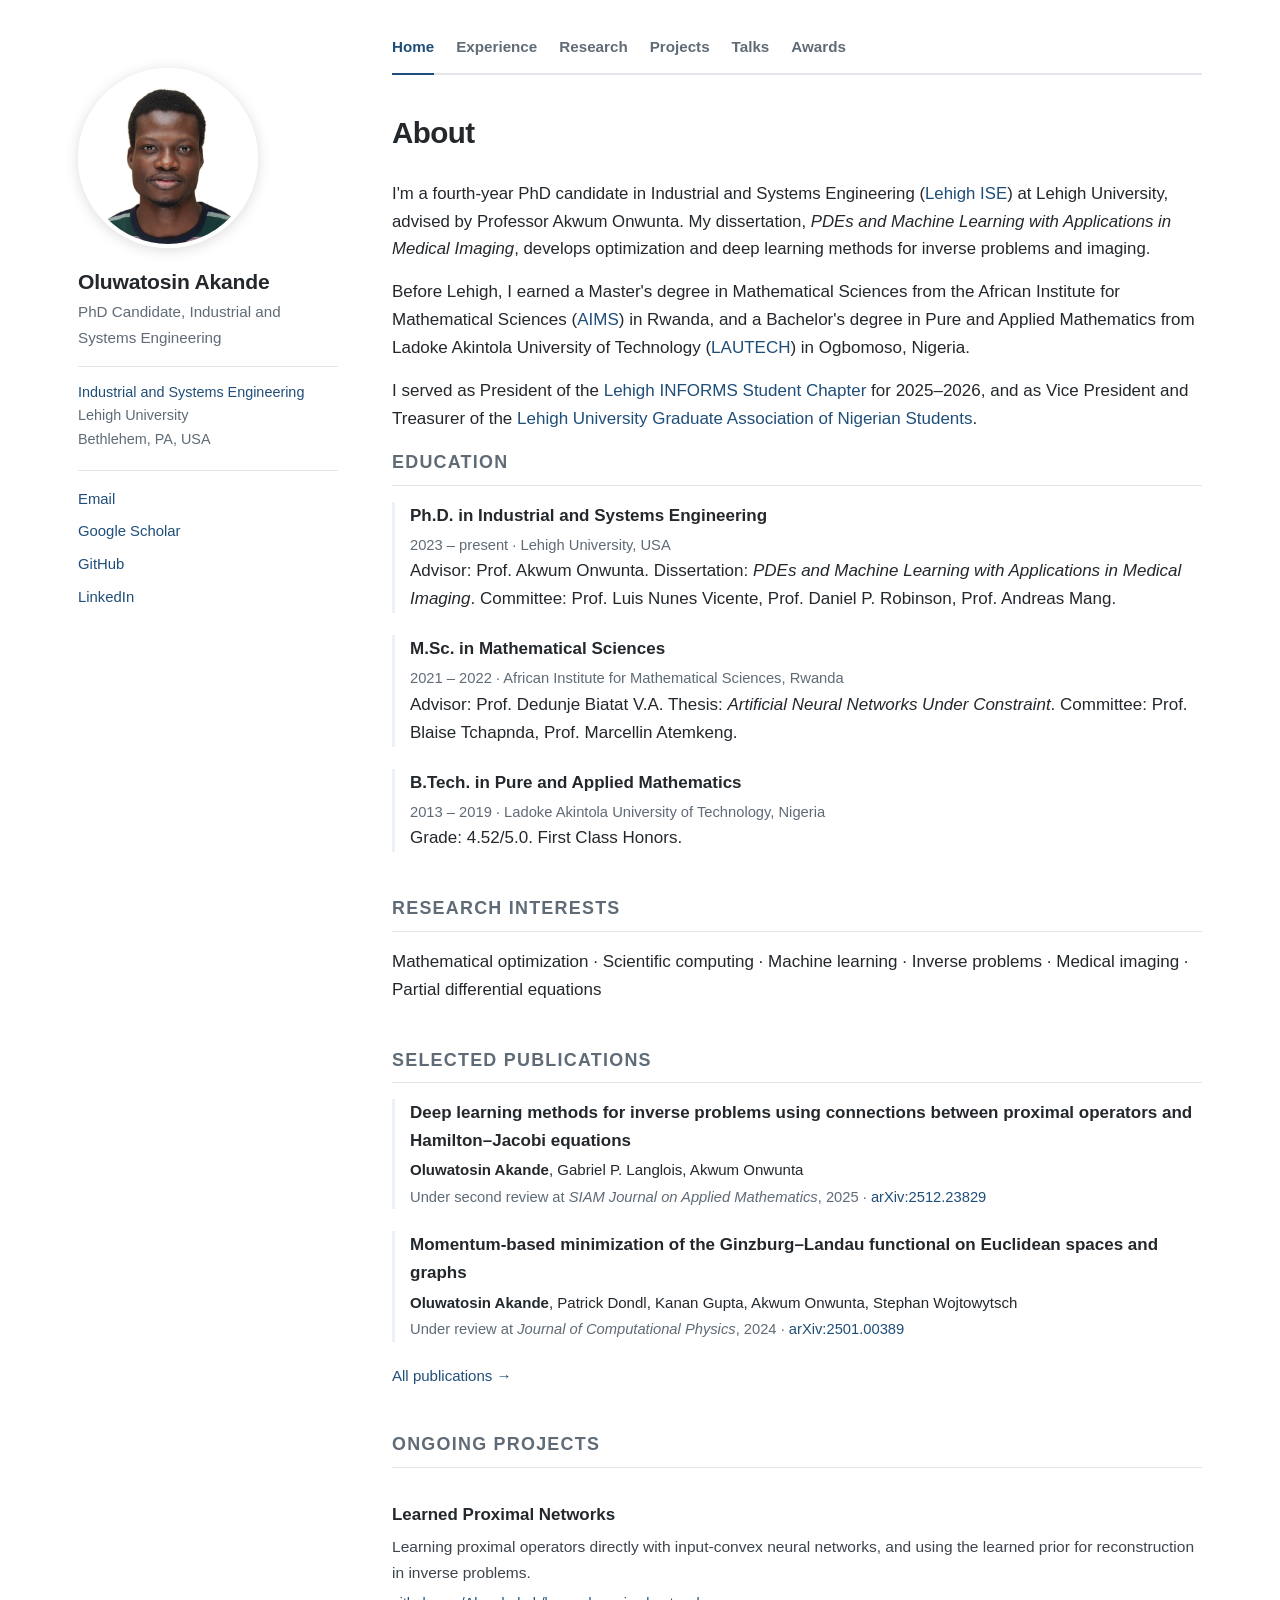
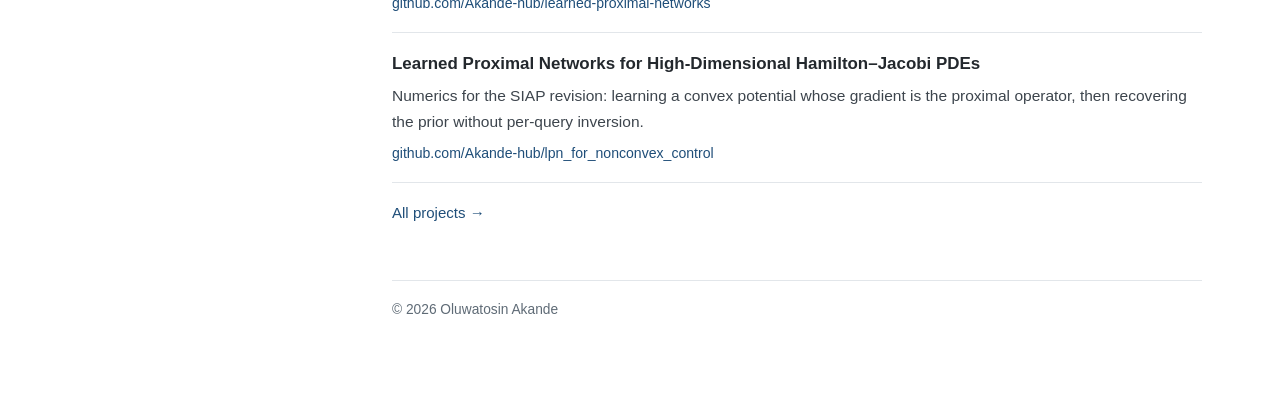
==== index.html @ 52a1ca34 "Update education details in index.html" ====
<!DOCTYPE html>
<html lang="en">
<head>
<meta charset="utf-8">
<meta name="viewport" content="width=device-width, initial-scale=1">
<title>Home &middot; Oluwatosin Akande</title>
<meta name="description" content="Oluwatosin Akande - PhD candidate in Industrial and Systems Engineering at Lehigh University. Mathematical optimization, machine learning, inverse problems, and PDEs.">
<link rel="stylesheet" href="assets/style.css">
</head>
<body>
<div class="wrap">

  <aside class="sidebar">
    <img class="avatar" src="assets/avatar.jpg" alt="Oluwatosin Akande">
    <h1>Oluwatosin Akande</h1>
    <p class="role">PhD Candidate, Industrial and Systems Engineering</p>
    <div class="affil">
      <a href="https://engineering.lehigh.edu/ise">Industrial and Systems Engineering</a><br>
      Lehigh University<br>
      Bethlehem, PA, USA
    </div>
    <ul class="links">
        <li><a href="mailto:oaa323@lehigh.edu">Email</a></li>
        <li><a href="https://scholar.google.com/citations?user=tNDgo-8AAAAJ&hl=en">Google Scholar</a></li>
        <li><a href="https://github.com/Akande-hub">GitHub</a></li>
        <li><a href="https://www.linkedin.com/in/akandeoluwatosin/">LinkedIn</a></li>
    </ul>
  </aside>

  <main class="main">
    <nav class="top">
        <a href="index.html" class="active">Home</a>
        <a href="experience.html">Experience</a>
        <a href="research.html">Research</a>
        <a href="projects.html">Projects</a>
        <a href="talks.html">Talks</a>
        <a href="awards.html">Awards</a>
    </nav>

    <h2 class="page-title">About</h2>

    <p class="lead">I'm a fourth-year PhD candidate in Industrial and Systems Engineering
    (<a href="https://engineering.lehigh.edu/ise">Lehigh ISE</a>) at Lehigh University,
    advised by Professor Akwum Onwunta. My dissertation, <em>PDEs and Machine Learning with
    Applications in Medical Imaging</em>, develops optimization and deep learning methods for
    inverse problems and imaging.</p>

    <p>Before Lehigh, I earned a Master's degree in Mathematical Sciences from the African
    Institute for Mathematical Sciences (<a href="https://aims.ac.rw/">AIMS</a>) in Rwanda,
    and a Bachelor's degree in Pure and Applied Mathematics from Ladoke Akintola University
    of Technology (<a href="https://www.lautech.edu.ng/undergraduate-programmes">LAUTECH</a>)
    in Ogbomoso, Nigeria.</p>

    <p>I served as President of the
    <a href="https://www.linkedin.com/company/lehigh-informs-student-chapter/">Lehigh INFORMS
    Student Chapter</a> for 2025&ndash;2026, and as Vice President and Treasurer of the
    <a href="https://www.linkedin.com/company/nigerian-club-lehigh-university/">Lehigh University
    Graduate Association of Nigerian Students</a>.</p>

    <h3 class="section">Education</h3>

    <div class="entry">
      <span class="title">Ph.D. in Industrial and Systems Engineering</span>
      <div class="meta">2023 &ndash; present &middot; Lehigh University, USA</div>
      <p>Advisor: Prof. Akwum Onwunta. Dissertation: <em>PDEs and Machine Learning with
      Applications in Medical Imaging</em>. Committee: Prof. Luis Nunes Vicente,
      Prof. Daniel P. Robinson, Prof. Andreas Mang.</p>
    </div>

    <div class="entry">
      <span class="title">M.Sc. in Mathematical Sciences</span>
      <div class="meta">2021 &ndash; 2022 &middot; African Institute for Mathematical Sciences, Rwanda</div>
      <p>Advisor: Prof. Dedunje Biatat V.A. Thesis: <em>Artificial Neural Networks Under
      Constraint</em>. Committee: Prof. Blaise Tchapnda, Prof. Marcellin Atemkeng.</p>
    </div>

    <div class="entry">
      <span class="title">B.Tech. in Pure and Applied Mathematics</span>
      <div class="meta">2013 &ndash; 2019 &middot; Ladoke Akintola University of Technology, Nigeria</div>
      <p>Grade: 4.52/5.0. First Class Honors.</p>
    </div>

    <h3 class="section">Research Interests</h3>
    <p>Mathematical optimization &middot; Scientific computing &middot; Machine learning &middot;
    Inverse problems &middot; Medical imaging &middot; Partial differential equations</p>

    <h3 class="section">Selected Publications</h3>

    <div class="entry">
      <span class="title">Deep learning methods for inverse problems using connections between
      proximal operators and Hamilton&ndash;Jacobi equations</span>
      <div class="authors"><span class="me">Oluwatosin Akande</span>, Gabriel P. Langlois, Akwum Onwunta</div>
      <div class="meta">Under second review at <em>SIAM Journal on Applied Mathematics</em>, 2025 &middot;
      <a href="https://arxiv.org/abs/2512.23829">arXiv:2512.23829</a></div>
    </div>

    <div class="entry">
      <span class="title">Momentum-based minimization of the Ginzburg&ndash;Landau functional
      on Euclidean spaces and graphs</span>
      <div class="authors"><span class="me">Oluwatosin Akande</span>, Patrick Dondl, Kanan Gupta,
      Akwum Onwunta, Stephan Wojtowytsch</div>
      <div class="meta">Under review at <em>Journal of Computational Physics</em>, 2024 &middot;
      <a href="https://arxiv.org/abs/2501.00389">arXiv:2501.00389</a></div>
    </div>

    <p class="more"><a href="research.html">All publications &rarr;</a></p>

    <h3 class="section">Ongoing Projects</h3>

    <div class="project">
      <h4>Learned Proximal Networks</h4>
      <p>Learning proximal operators directly with input-convex neural networks, and using
      the learned prior for reconstruction in inverse problems.</p>
      <div class="repo"><a href="https://github.com/Akande-hub/learned-proximal-networks">github.com/Akande-hub/learned-proximal-networks</a></div>
    </div>

    <div class="project">
      <h4>Learned Proximal Networks for High-Dimensional Hamilton&ndash;Jacobi PDEs</h4>
      <p>Numerics for the SIAP revision: learning a convex potential whose gradient is the
      proximal operator, then recovering the prior without per-query inversion.</p>
      <div class="repo"><a href="https://github.com/Akande-hub/lpn_for_nonconvex_control">github.com/Akande-hub/lpn_for_nonconvex_control</a></div>
    </div>

    <p class="more"><a href="projects.html">All projects &rarr;</a></p>

    <footer class="site">
      &copy; 2026 Oluwatosin Akande
    </footer>
  </main>

</div>
</body>
</html>
---- assets/style.css ----
/* Oluwatosin Akande - academic site
   Single stylesheet shared by every page. */

:root {
  --accent: #1f4e79;
  --accent-soft: #eaf1f8;
  --text: #23282d;
  --muted: #5f6b76;
  --rule: #e2e6ea;
  --bg: #ffffff;
  --max: 1180px;
}

* { box-sizing: border-box; }

html { -webkit-text-size-adjust: 100%; }

body {
  margin: 0;
  background: var(--bg);
  color: var(--text);
  font-family: "Source Sans Pro", -apple-system, BlinkMacSystemFont, "Segoe UI",
    Roboto, "Helvetica Neue", Arial, sans-serif;
  font-size: 17px;
  line-height: 1.65;
}

a { color: var(--accent); text-decoration: none; }
a:hover { text-decoration: underline; }

/* ---------- Layout ---------- */

.wrap {
  max-width: var(--max);
  margin: 0 auto;
  padding: 0 28px;
  display: grid;
  grid-template-columns: 260px 1fr;
  gap: 54px;
  align-items: start;
}

/* ---------- Sidebar ---------- */

.sidebar {
  position: sticky;
  top: 34px;
  padding: 34px 0 40px;
}

.sidebar .avatar {
  width: 180px;
  height: 180px;
  border-radius: 50%;
  object-fit: cover;
  display: block;
  margin-bottom: 20px;
  border: 4px solid #fff;
  box-shadow: 0 2px 14px rgba(0, 0, 0, 0.14);
}

.sidebar h1 {
  font-size: 1.32rem;
  line-height: 1.3;
  margin: 0 0 4px;
  letter-spacing: -0.01em;
}

.sidebar .role {
  color: var(--muted);
  font-size: 0.95rem;
  margin: 0 0 16px;
}

.sidebar .affil {
  font-size: 0.9rem;
  color: var(--muted);
  border-top: 1px solid var(--rule);
  padding-top: 14px;
  margin-top: 4px;
}

.links {
  list-style: none;
  margin: 18px 0 0;
  padding: 16px 0 0;
  border-top: 1px solid var(--rule);
  font-size: 0.93rem;
}

.links li { margin-bottom: 8px; }

/* ---------- Main column ---------- */

.main { padding: 34px 0 72px; min-width: 0; }

nav.top {
  margin-bottom: 34px;
  padding-bottom: 14px;
  border-bottom: 2px solid var(--rule);
  display: flex;
  flex-wrap: wrap;
  gap: 22px;
  font-size: 0.95rem;
}

nav.top a { color: var(--muted); font-weight: 600; }
nav.top a:hover { color: var(--accent); text-decoration: none; }
nav.top a.active {
  color: var(--accent);
  border-bottom: 2px solid var(--accent);
  padding-bottom: 12px;
  margin-bottom: -16px;
}

h2.page-title {
  font-size: 1.85rem;
  margin: 0 0 22px;
  letter-spacing: -0.02em;
}

h3.section {
  font-size: 1.12rem;
  text-transform: uppercase;
  letter-spacing: 0.07em;
  color: var(--muted);
  margin: 42px 0 16px;
  padding-bottom: 7px;
  border-bottom: 1px solid var(--rule);
}

h3.section:first-of-type { margin-top: 0; }

p { margin: 0 0 15px; }

.lead { font-size: 1.05rem; }

/* ---------- Entry lists ---------- */

.entry {
  margin-bottom: 22px;
  padding-left: 15px;
  border-left: 3px solid var(--accent-soft);
}

.entry .title { font-weight: 600; display: block; margin-bottom: 3px; }
.entry .meta { color: var(--muted); font-size: 0.92rem; }
.entry .authors { font-size: 0.94rem; margin-bottom: 2px; }
.entry .me { font-weight: 700; }

ul.plain { list-style: none; padding: 0; margin: 0; }

ul.plain > li {
  margin-bottom: 15px;
  padding-left: 15px;
  border-left: 3px solid var(--accent-soft);
}

.year {
  display: inline-block;
  min-width: 88px;
  color: var(--accent);
  font-weight: 700;
  font-variant-numeric: tabular-nums;
}

/* ---------- Project cards ---------- */

.project { padding: 17px 0; border-bottom: 1px solid var(--rule); }
.project:last-child { border-bottom: none; }
.project h4 { margin: 0 0 5px; font-size: 1.06rem; }
.project p { margin: 0 0 7px; color: #3d454d; font-size: 0.97rem; }
.project .repo { font-size: 0.88rem; }

.tag {
  display: inline-block;
  background: var(--accent-soft);
  color: var(--accent);
  font-size: 0.76rem;
  font-weight: 600;
  padding: 2px 9px;
  border-radius: 11px;
  margin-left: 7px;
  vertical-align: middle;
}

.more { margin-top: 18px; font-size: 0.94rem; }

footer.site {
  margin-top: 54px;
  padding-top: 18px;
  border-top: 1px solid var(--rule);
  color: var(--muted);
  font-size: 0.86rem;
}

/* ---------- Responsive ---------- */

@media (max-width: 860px) {
  .wrap { grid-template-columns: 1fr; gap: 0; padding: 0 20px; }
  .sidebar {
    position: static;
    text-align: center;
    padding-bottom: 26px;
    border-bottom: 1px solid var(--rule);
  }
  .sidebar .avatar { margin: 0 auto 16px; width: 140px; height: 140px; }
  .links { display: flex; flex-wrap: wrap; gap: 16px; justify-content: center; }
  .links li { margin-bottom: 0; }
  .main { padding-top: 26px; }
  nav.top { gap: 16px; font-size: 0.9rem; }
  nav.top a.active { padding-bottom: 0; margin-bottom: 0; border-bottom: none; }
}

/* ---------- Nested detail bullets inside an entry ---------- */

ul.plain.tight {
  list-style: disc;
  margin: 8px 0 0 18px;
  padding: 0;
}

ul.plain.tight > li {
  margin-bottom: 5px;
  padding-left: 0;
  border-left: none;
  font-size: 0.94rem;
  color: #3d454d;
}
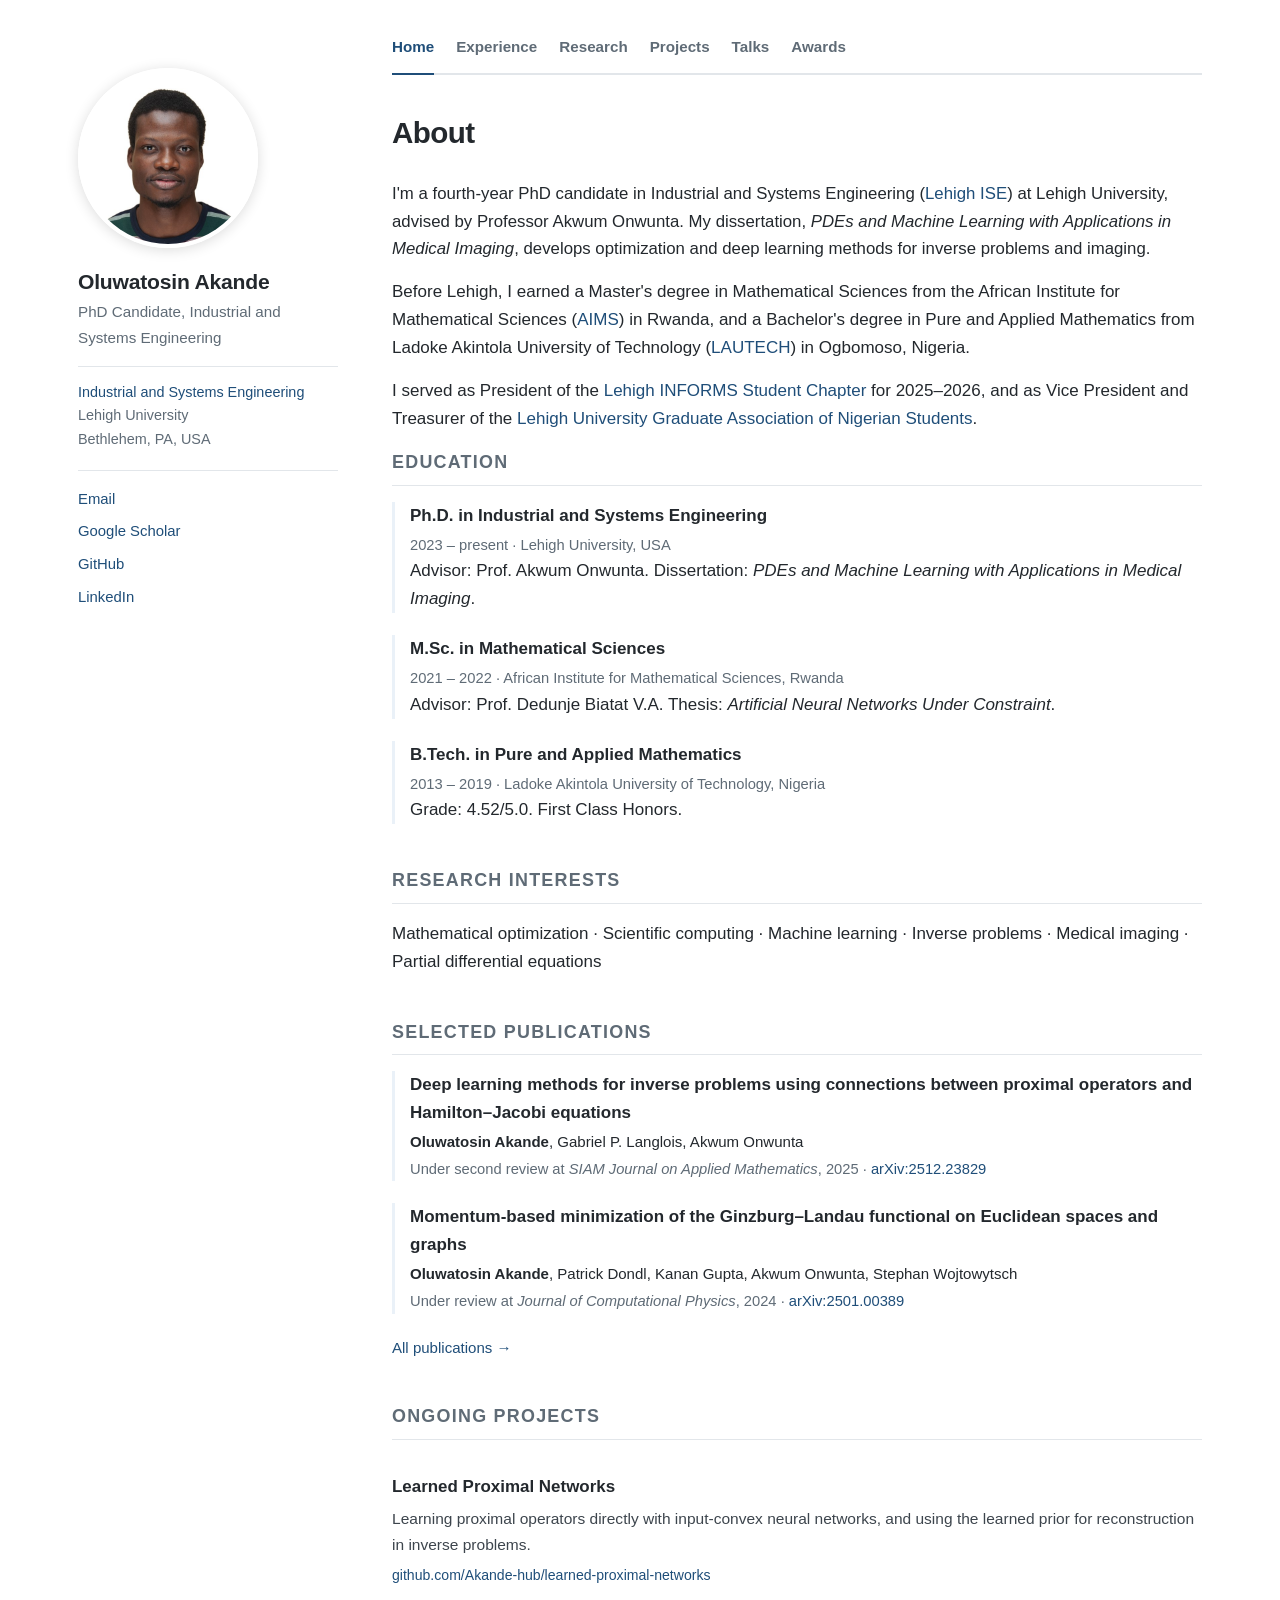
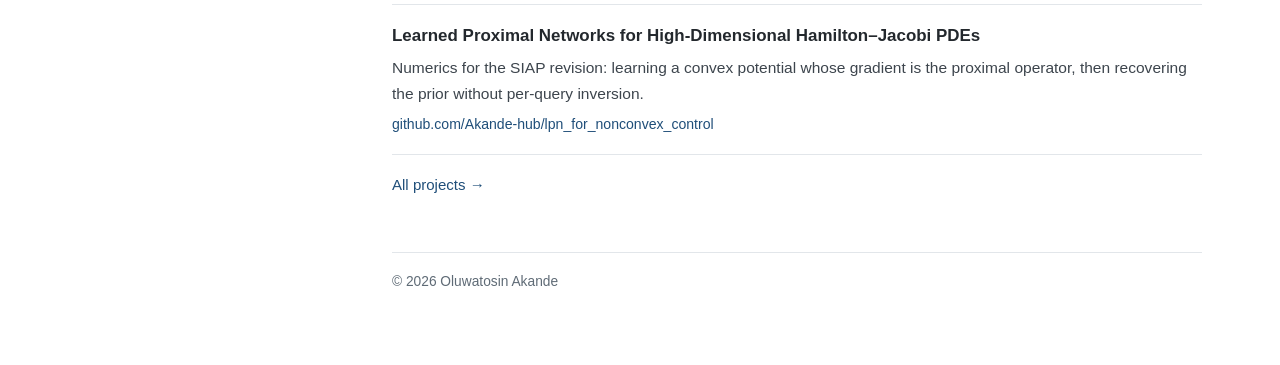
==== commit 060e90c6: "Rebuild pages from content [skip ci]" ====
--- a/index.html
+++ b/index.html
@@ -40,38 +40,32 @@
     <h2 class="page-title">About</h2>
 
     <p class="lead">I'm a fourth-year PhD candidate in Industrial and Systems Engineering
-    (<a href="https://engineering.lehigh.edu/ise">Lehigh ISE</a>) at Lehigh University,
-    advised by Professor Akwum Onwunta. My dissertation, <em>PDEs and Machine Learning with
-    Applications in Medical Imaging</em>, develops optimization and deep learning methods for
-    inverse problems and imaging.</p>
-
+    (<a href="https://engineering.lehigh.edu/ise">Lehigh ISE</a>) at Lehigh University, advised by
+    Professor Akwum Onwunta. My dissertation, <em>PDEs and Machine Learning with Applications
+    in Medical Imaging</em>, develops optimization and deep learning methods for inverse
+    problems and imaging.</p>
     <p>Before Lehigh, I earned a Master's degree in Mathematical Sciences from the African
-    Institute for Mathematical Sciences (<a href="https://aims.ac.rw/">AIMS</a>) in Rwanda,
-    and a Bachelor's degree in Pure and Applied Mathematics from Ladoke Akintola University
-    of Technology (<a href="https://www.lautech.edu.ng/undergraduate-programmes">LAUTECH</a>)
-    in Ogbomoso, Nigeria.</p>
-
+    Institute for Mathematical Sciences (<a href="https://aims.ac.rw/">AIMS</a>) in Rwanda, and a
+    Bachelor's degree in Pure and Applied Mathematics from Ladoke Akintola University of
+    Technology (<a href="https://www.lautech.edu.ng/undergraduate-programmes">LAUTECH</a>) in
+    Ogbomoso, Nigeria.</p>
     <p>I served as President of the
-    <a href="https://www.linkedin.com/company/lehigh-informs-student-chapter/">Lehigh INFORMS
-    Student Chapter</a> for 2025&ndash;2026, and as Vice President and Treasurer of the
-    <a href="https://www.linkedin.com/company/nigerian-club-lehigh-university/">Lehigh University
-    Graduate Association of Nigerian Students</a>.</p>
+    <a href="https://www.linkedin.com/company/lehigh-informs-student-chapter/">Lehigh INFORMS Student Chapter</a>
+    for 2025&ndash;2026, and as Vice President and Treasurer of the
+    <a href="https://www.linkedin.com/company/nigerian-club-lehigh-university/">Lehigh University Graduate Association of Nigerian Students</a>.</p>
 
     <h3 class="section">Education</h3>
 
     <div class="entry">
       <span class="title">Ph.D. in Industrial and Systems Engineering</span>
       <div class="meta">2023 &ndash; present &middot; Lehigh University, USA</div>
-      <p>Advisor: Prof. Akwum Onwunta. Dissertation: <em>PDEs and Machine Learning with
-      Applications in Medical Imaging</em>. Committee: Prof. Luis Nunes Vicente,
-      Prof. Daniel P. Robinson, Prof. Andreas Mang.</p>
+      <p>Advisor: Prof. Akwum Onwunta. Dissertation: <em>PDEs and Machine Learning with Applications in Medical Imaging</em>.</p>
     </div>
 
     <div class="entry">
       <span class="title">M.Sc. in Mathematical Sciences</span>
       <div class="meta">2021 &ndash; 2022 &middot; African Institute for Mathematical Sciences, Rwanda</div>
-      <p>Advisor: Prof. Dedunje Biatat V.A. Thesis: <em>Artificial Neural Networks Under
-      Constraint</em>. Committee: Prof. Blaise Tchapnda, Prof. Marcellin Atemkeng.</p>
+      <p>Advisor: Prof. Dedunje Biatat V.A. Thesis: <em>Artificial Neural Networks Under Constraint</em>.</p>
     </div>
 
     <div class="entry">
@@ -81,24 +75,20 @@
     </div>
 
     <h3 class="section">Research Interests</h3>
-    <p>Mathematical optimization &middot; Scientific computing &middot; Machine learning &middot;
-    Inverse problems &middot; Medical imaging &middot; Partial differential equations</p>
+    <p>Mathematical optimization &middot; Scientific computing &middot; Machine learning &middot; Inverse problems &middot; Medical imaging &middot; Partial differential equations</p>
 
     <h3 class="section">Selected Publications</h3>
 
     <div class="entry">
-      <span class="title">Deep learning methods for inverse problems using connections between
-      proximal operators and Hamilton&ndash;Jacobi equations</span>
+      <span class="title">Deep learning methods for inverse problems using connections between proximal operators and Hamilton&ndash;Jacobi equations</span>
       <div class="authors"><span class="me">Oluwatosin Akande</span>, Gabriel P. Langlois, Akwum Onwunta</div>
       <div class="meta">Under second review at <em>SIAM Journal on Applied Mathematics</em>, 2025 &middot;
       <a href="https://arxiv.org/abs/2512.23829">arXiv:2512.23829</a></div>
     </div>
 
     <div class="entry">
-      <span class="title">Momentum-based minimization of the Ginzburg&ndash;Landau functional
-      on Euclidean spaces and graphs</span>
-      <div class="authors"><span class="me">Oluwatosin Akande</span>, Patrick Dondl, Kanan Gupta,
-      Akwum Onwunta, Stephan Wojtowytsch</div>
+      <span class="title">Momentum-based minimization of the Ginzburg&ndash;Landau functional on Euclidean spaces and graphs</span>
+      <div class="authors"><span class="me">Oluwatosin Akande</span>, Patrick Dondl, Kanan Gupta, Akwum Onwunta, Stephan Wojtowytsch</div>
       <div class="meta">Under review at <em>Journal of Computational Physics</em>, 2024 &middot;
       <a href="https://arxiv.org/abs/2501.00389">arXiv:2501.00389</a></div>
     </div>
@@ -109,15 +99,13 @@
 
     <div class="project">
       <h4>Learned Proximal Networks</h4>
-      <p>Learning proximal operators directly with input-convex neural networks, and using
-      the learned prior for reconstruction in inverse problems.</p>
+      <p>Learning proximal operators directly with input-convex neural networks, and using the learned prior for reconstruction in inverse problems.</p>
       <div class="repo"><a href="https://github.com/Akande-hub/learned-proximal-networks">github.com/Akande-hub/learned-proximal-networks</a></div>
     </div>
 
     <div class="project">
       <h4>Learned Proximal Networks for High-Dimensional Hamilton&ndash;Jacobi PDEs</h4>
-      <p>Numerics for the SIAP revision: learning a convex potential whose gradient is the
-      proximal operator, then recovering the prior without per-query inversion.</p>
+      <p>Numerics for the SIAP revision: learning a convex potential whose gradient is the proximal operator, then recovering the prior without per-query inversion.</p>
       <div class="repo"><a href="https://github.com/Akande-hub/lpn_for_nonconvex_control">github.com/Akande-hub/lpn_for_nonconvex_control</a></div>
     </div>
 
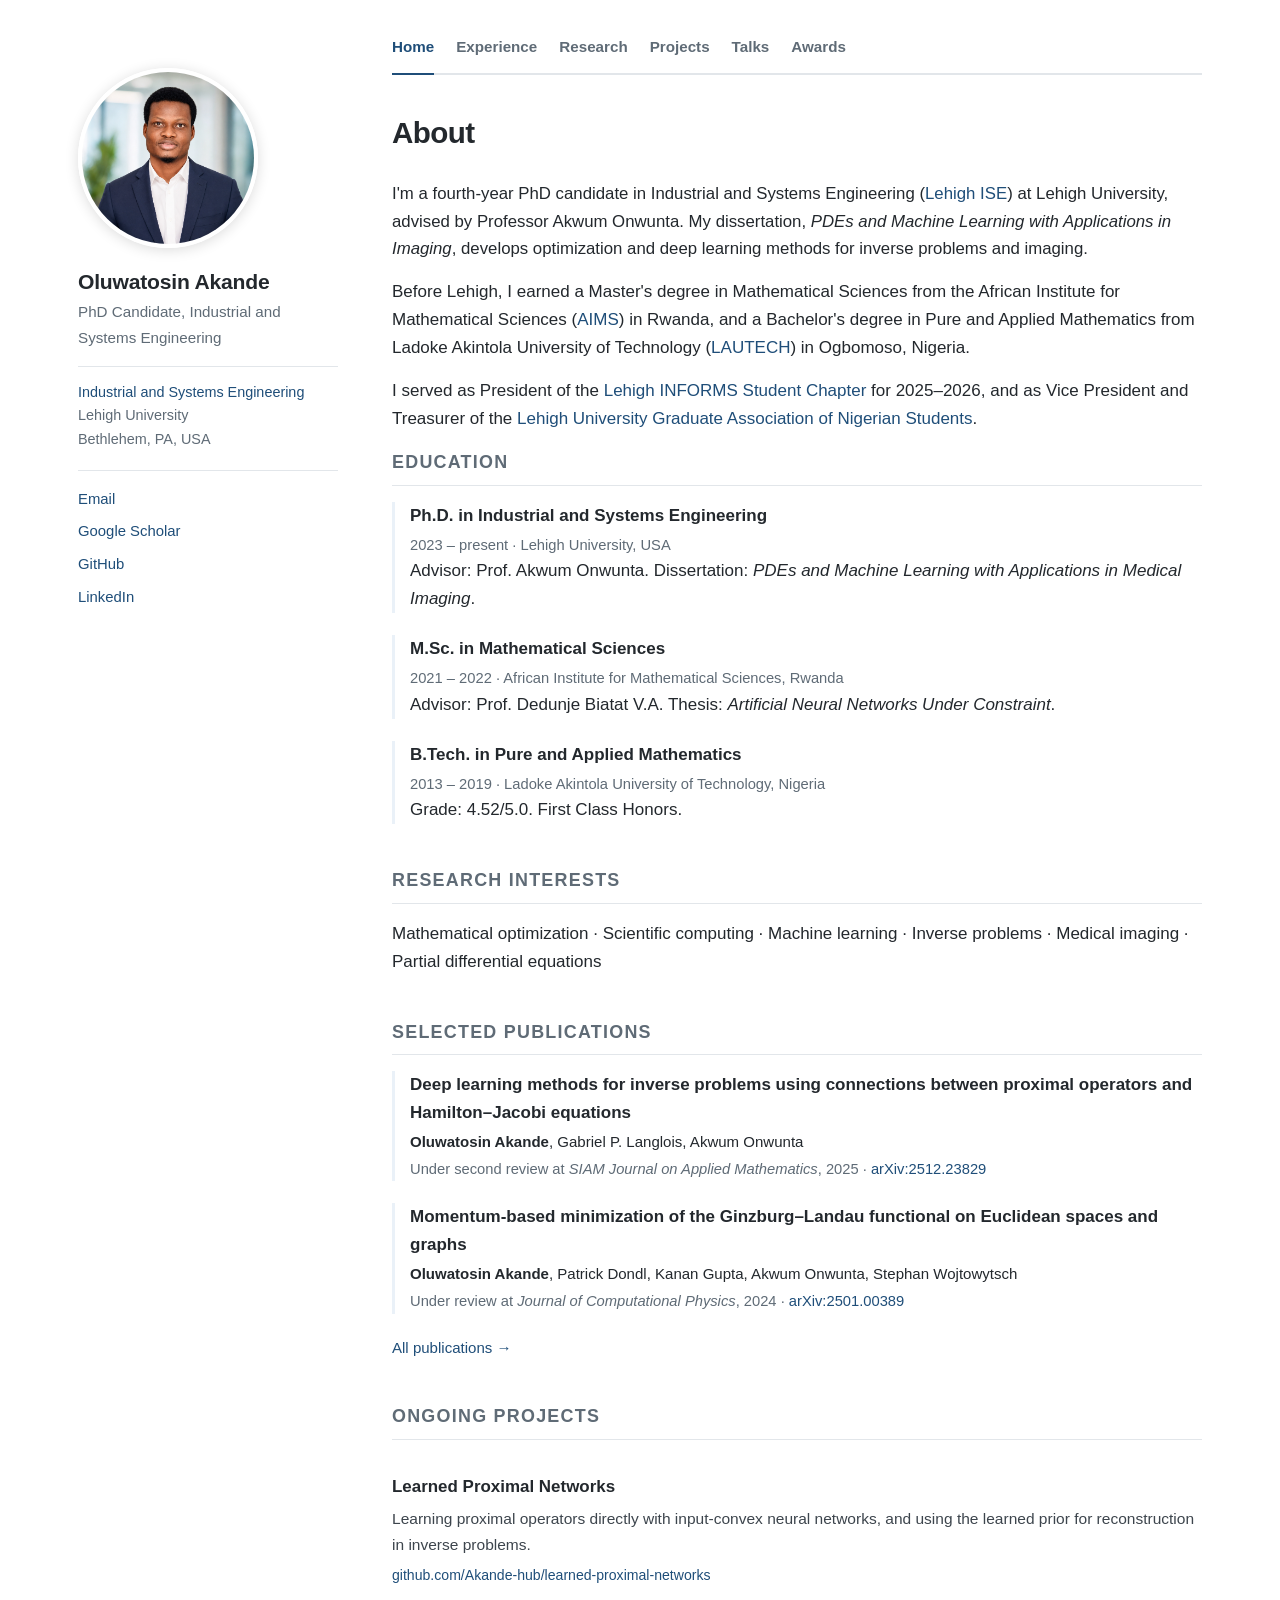
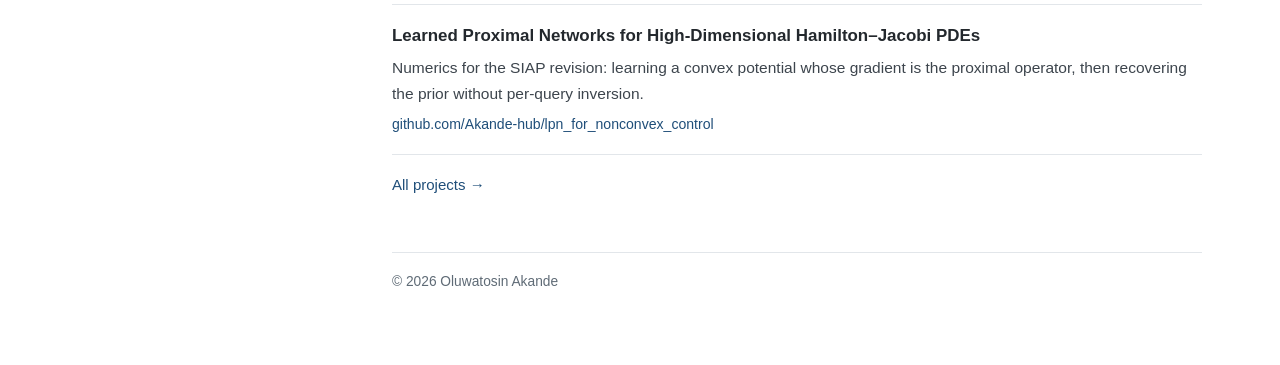
==== commit 851ca10e: "Rebuild pages from content [skip ci]" ====
--- a/index.html
+++ b/index.html
@@ -42,7 +42,7 @@
     <p class="lead">I'm a fourth-year PhD candidate in Industrial and Systems Engineering
     (<a href="https://engineering.lehigh.edu/ise">Lehigh ISE</a>) at Lehigh University, advised by
     Professor Akwum Onwunta. My dissertation, <em>PDEs and Machine Learning with Applications
-    in Medical Imaging</em>, develops optimization and deep learning methods for inverse
+    in Imaging</em>, develops optimization and deep learning methods for inverse
     problems and imaging.</p>
     <p>Before Lehigh, I earned a Master's degree in Mathematical Sciences from the African
     Institute for Mathematical Sciences (<a href="https://aims.ac.rw/">AIMS</a>) in Rwanda, and a
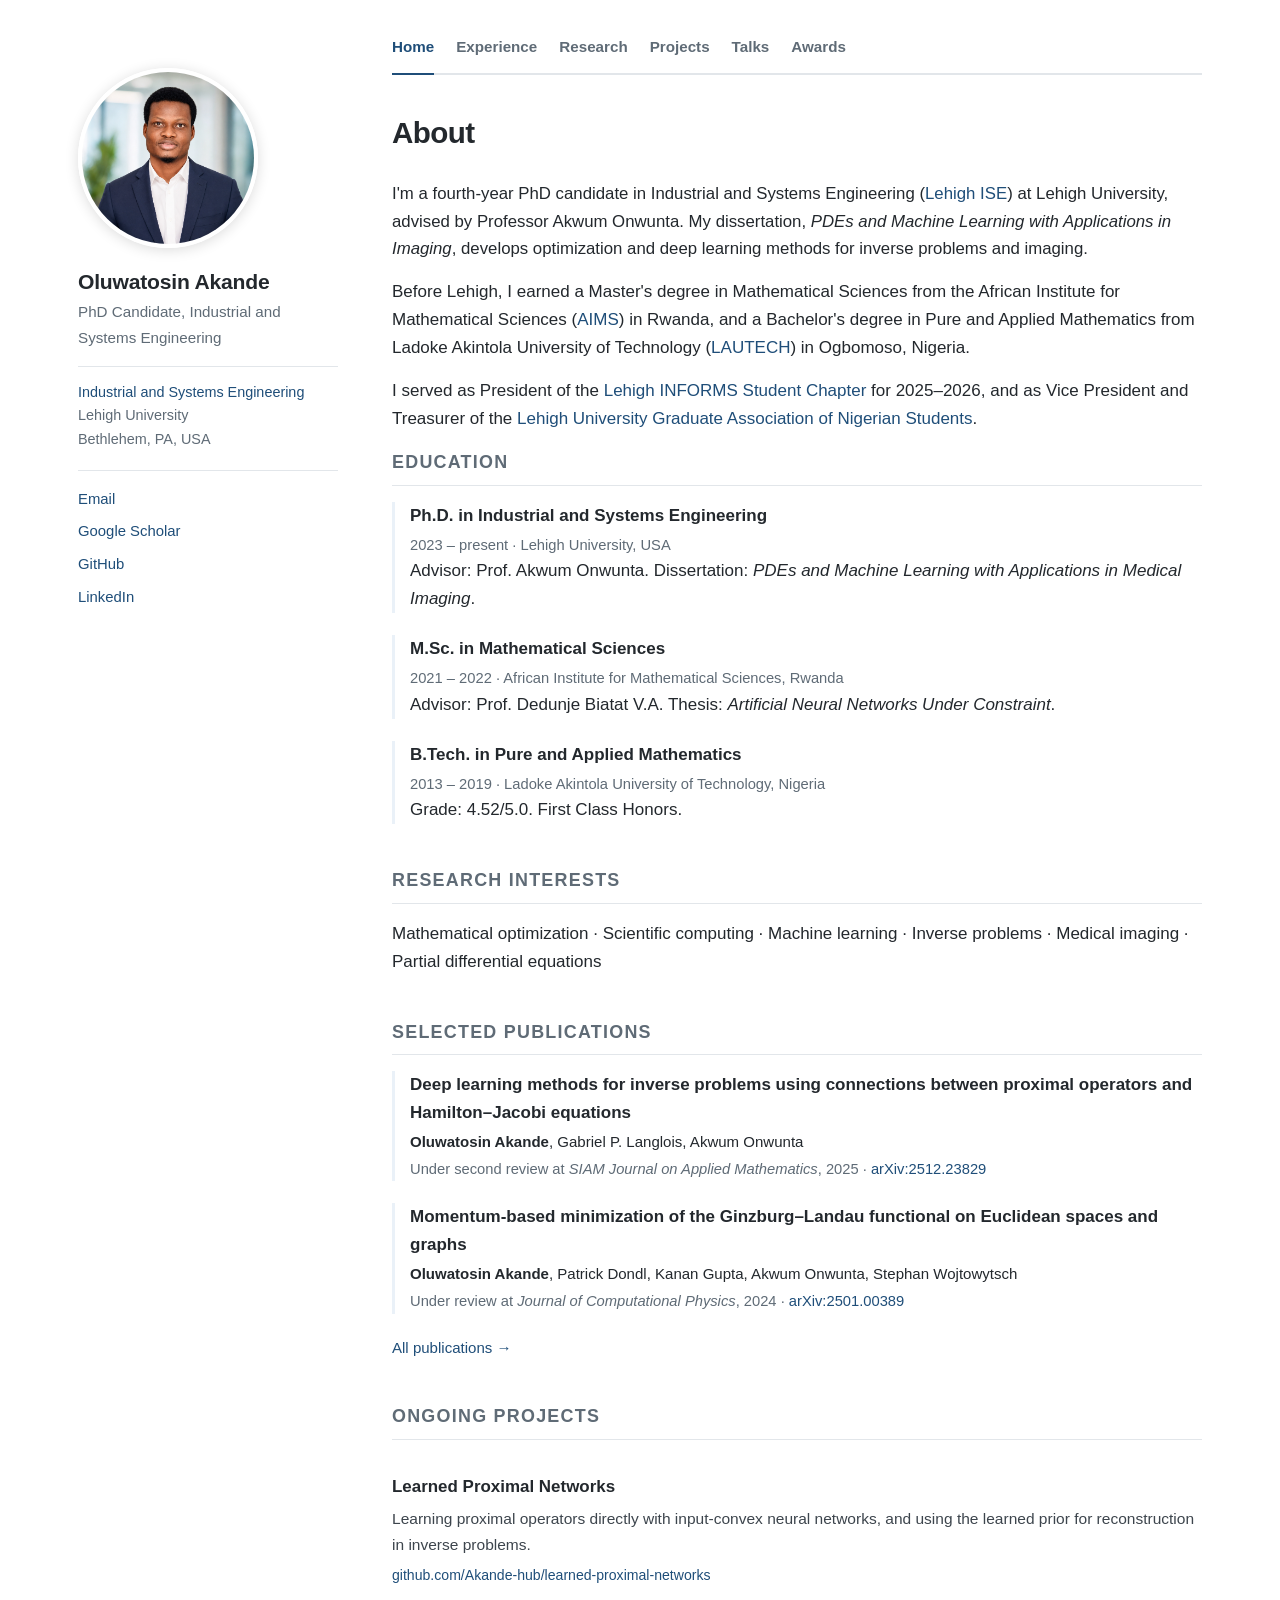
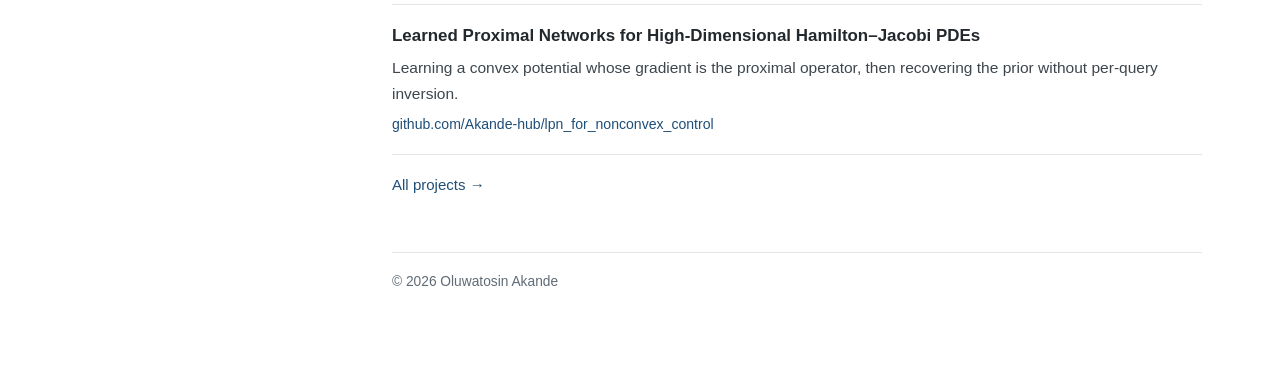
==== commit ad97b1b3: "Rebuild pages from content [skip ci]" ====
--- a/index.html
+++ b/index.html
@@ -105,7 +105,7 @@
 
     <div class="project">
       <h4>Learned Proximal Networks for High-Dimensional Hamilton&ndash;Jacobi PDEs</h4>
-      <p>Numerics for the SIAP revision: learning a convex potential whose gradient is the proximal operator, then recovering the prior without per-query inversion.</p>
+      <p>Learning a convex potential whose gradient is the proximal operator, then recovering the prior without per-query inversion.</p>
       <div class="repo"><a href="https://github.com/Akande-hub/lpn_for_nonconvex_control">github.com/Akande-hub/lpn_for_nonconvex_control</a></div>
     </div>
 
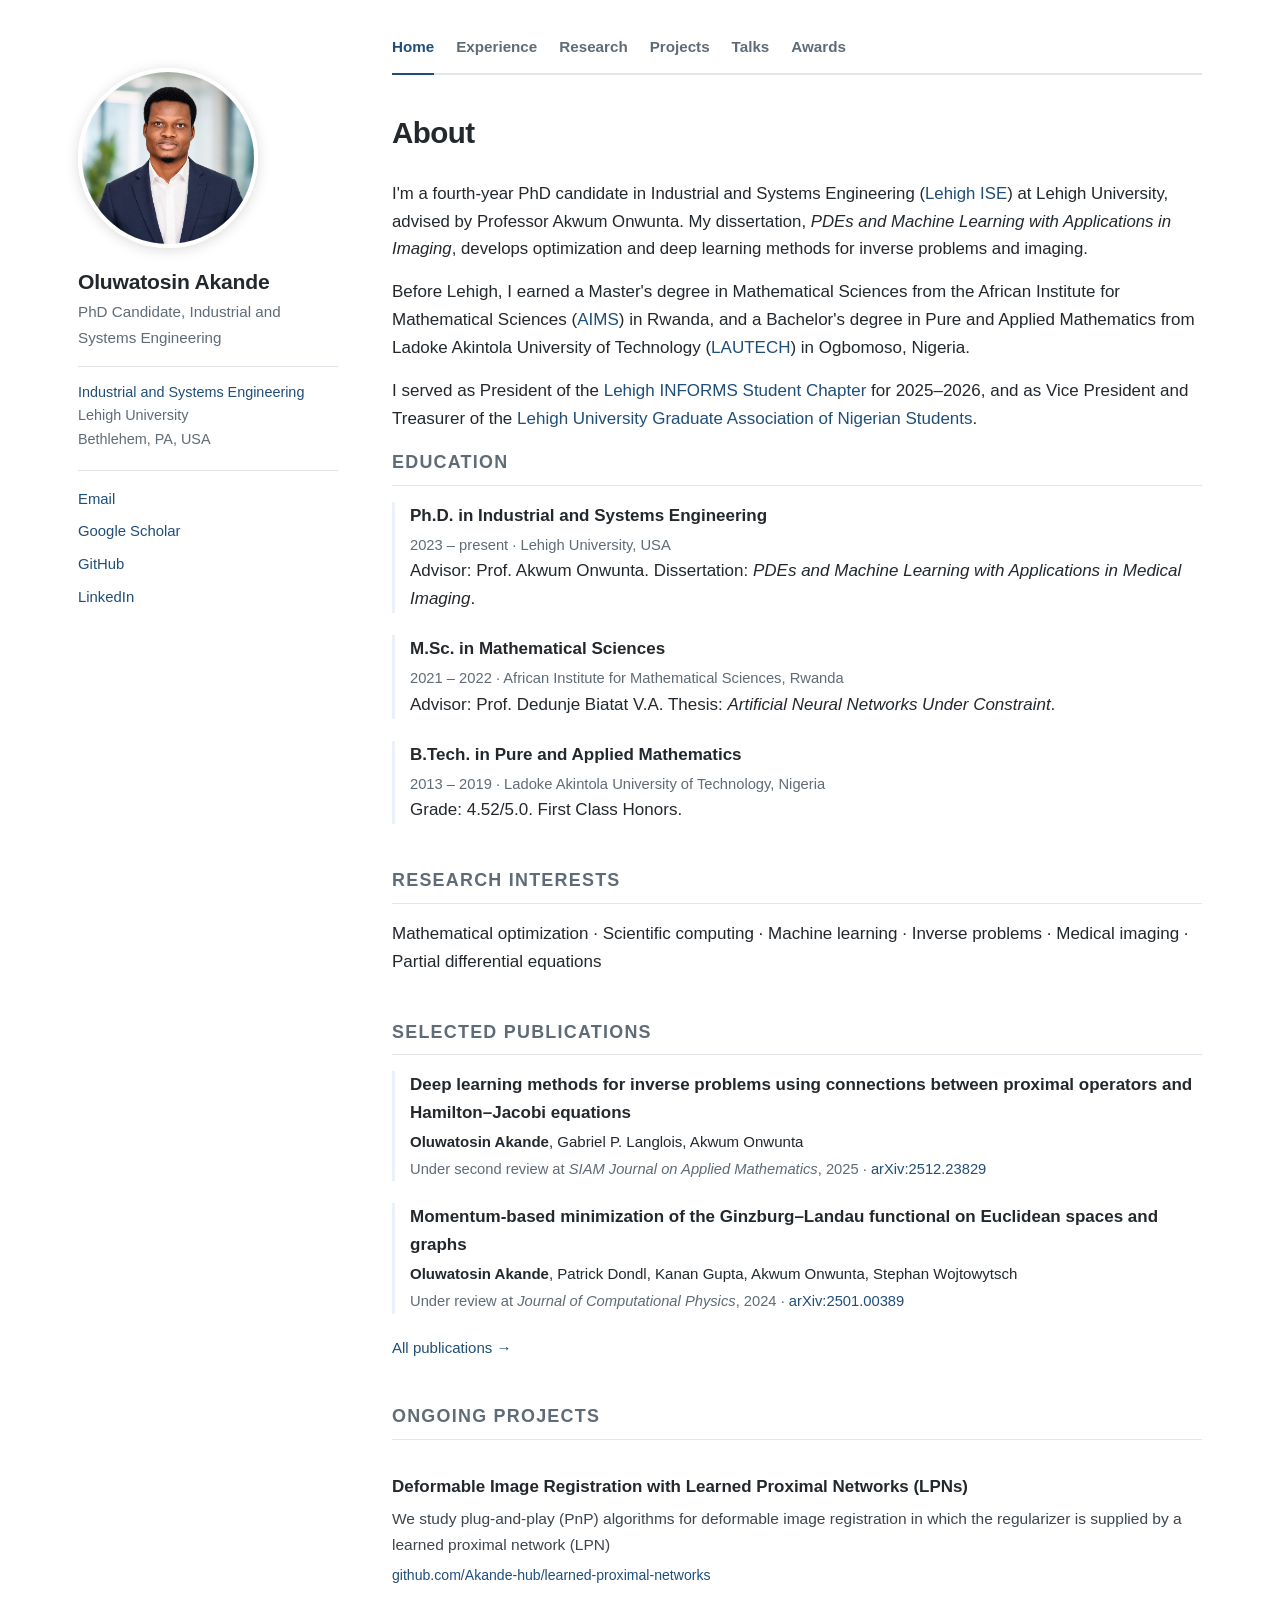
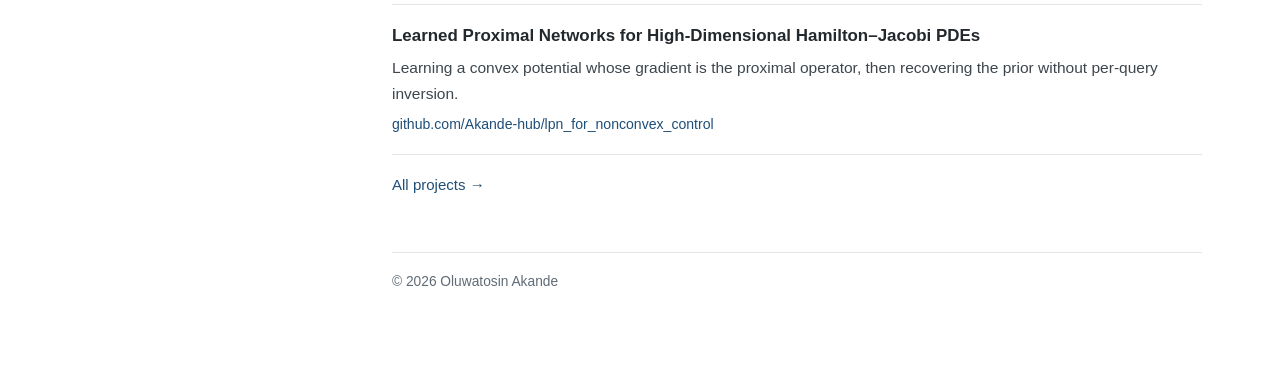
==== commit b9019d0c: "Rebuild pages from content [skip ci]" ====
--- a/index.html
+++ b/index.html
@@ -98,8 +98,8 @@
     <h3 class="section">Ongoing Projects</h3>
 
     <div class="project">
-      <h4>Learned Proximal Networks</h4>
-      <p>Learning proximal operators directly with input-convex neural networks, and using the learned prior for reconstruction in inverse problems.</p>
+      <h4>Deformable Image Registration with Learned Proximal Networks (LPNs)</h4>
+      <p>We study plug-and-play (PnP) algorithms for deformable image registration in which the regularizer is supplied by a learned proximal network (LPN)</p>
       <div class="repo"><a href="https://github.com/Akande-hub/learned-proximal-networks">github.com/Akande-hub/learned-proximal-networks</a></div>
     </div>
 
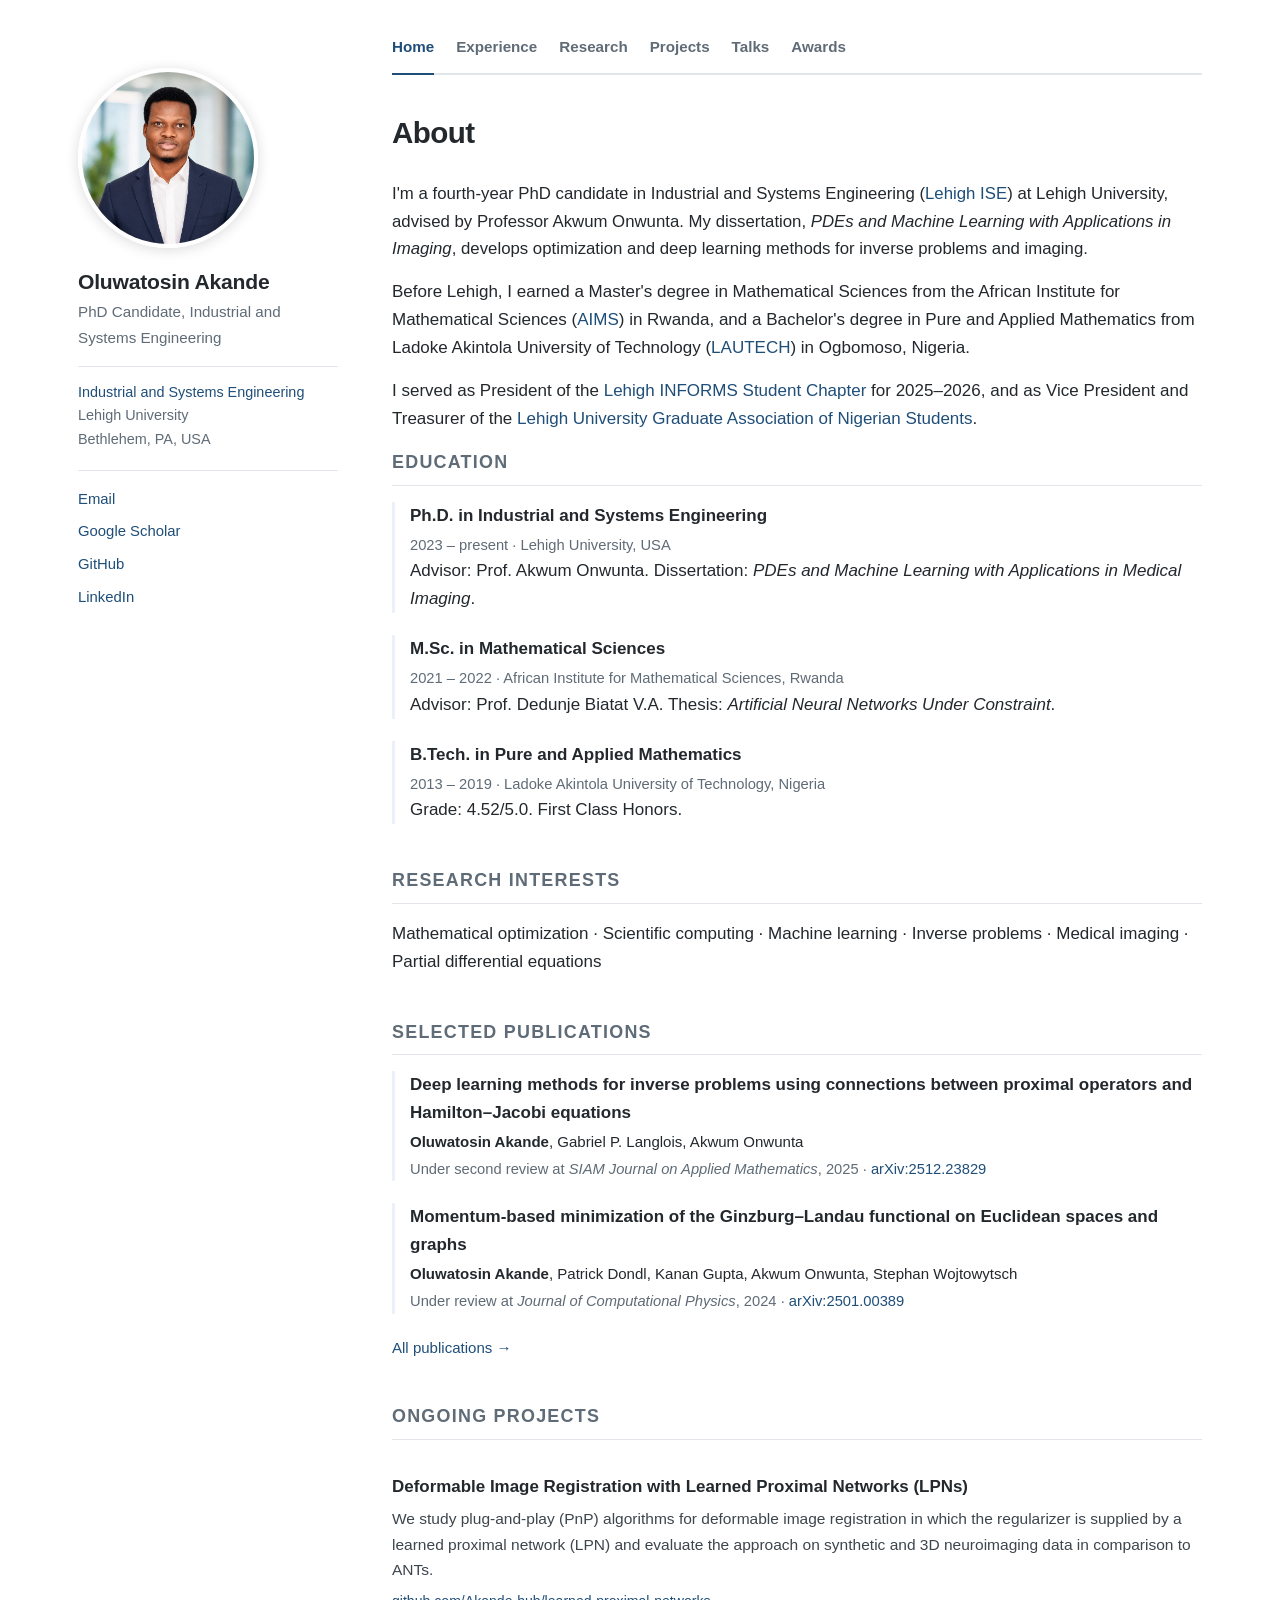
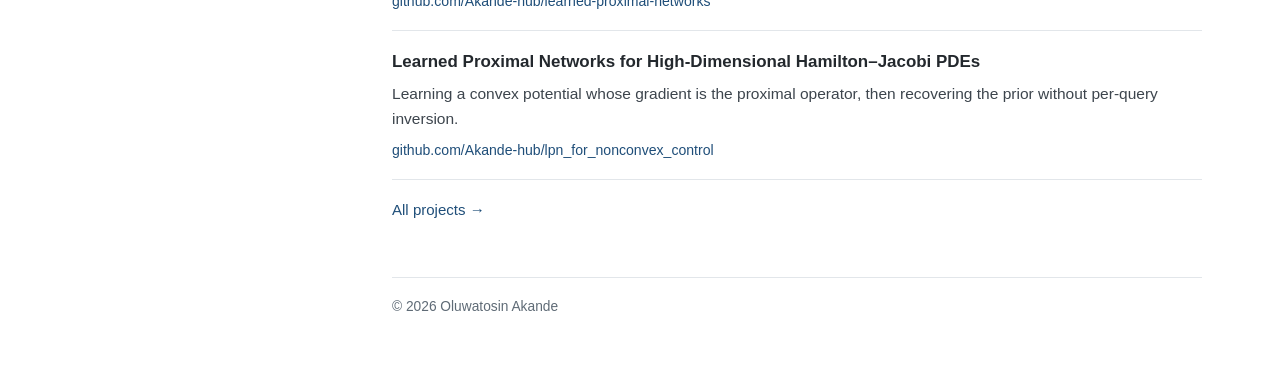
==== commit 4bea81b2: "Rebuild pages from content [skip ci]" ====
--- a/index.html
+++ b/index.html
@@ -99,7 +99,7 @@
 
     <div class="project">
       <h4>Deformable Image Registration with Learned Proximal Networks (LPNs)</h4>
-      <p>We study plug-and-play (PnP) algorithms for deformable image registration in which the regularizer is supplied by a learned proximal network (LPN)</p>
+      <p>We study plug-and-play (PnP) algorithms for deformable image registration in which the regularizer is supplied by a learned proximal network (LPN) and evaluate the approach on synthetic and 3D neuroimaging data in comparison to ANTs.</p>
       <div class="repo"><a href="https://github.com/Akande-hub/learned-proximal-networks">github.com/Akande-hub/learned-proximal-networks</a></div>
     </div>
 
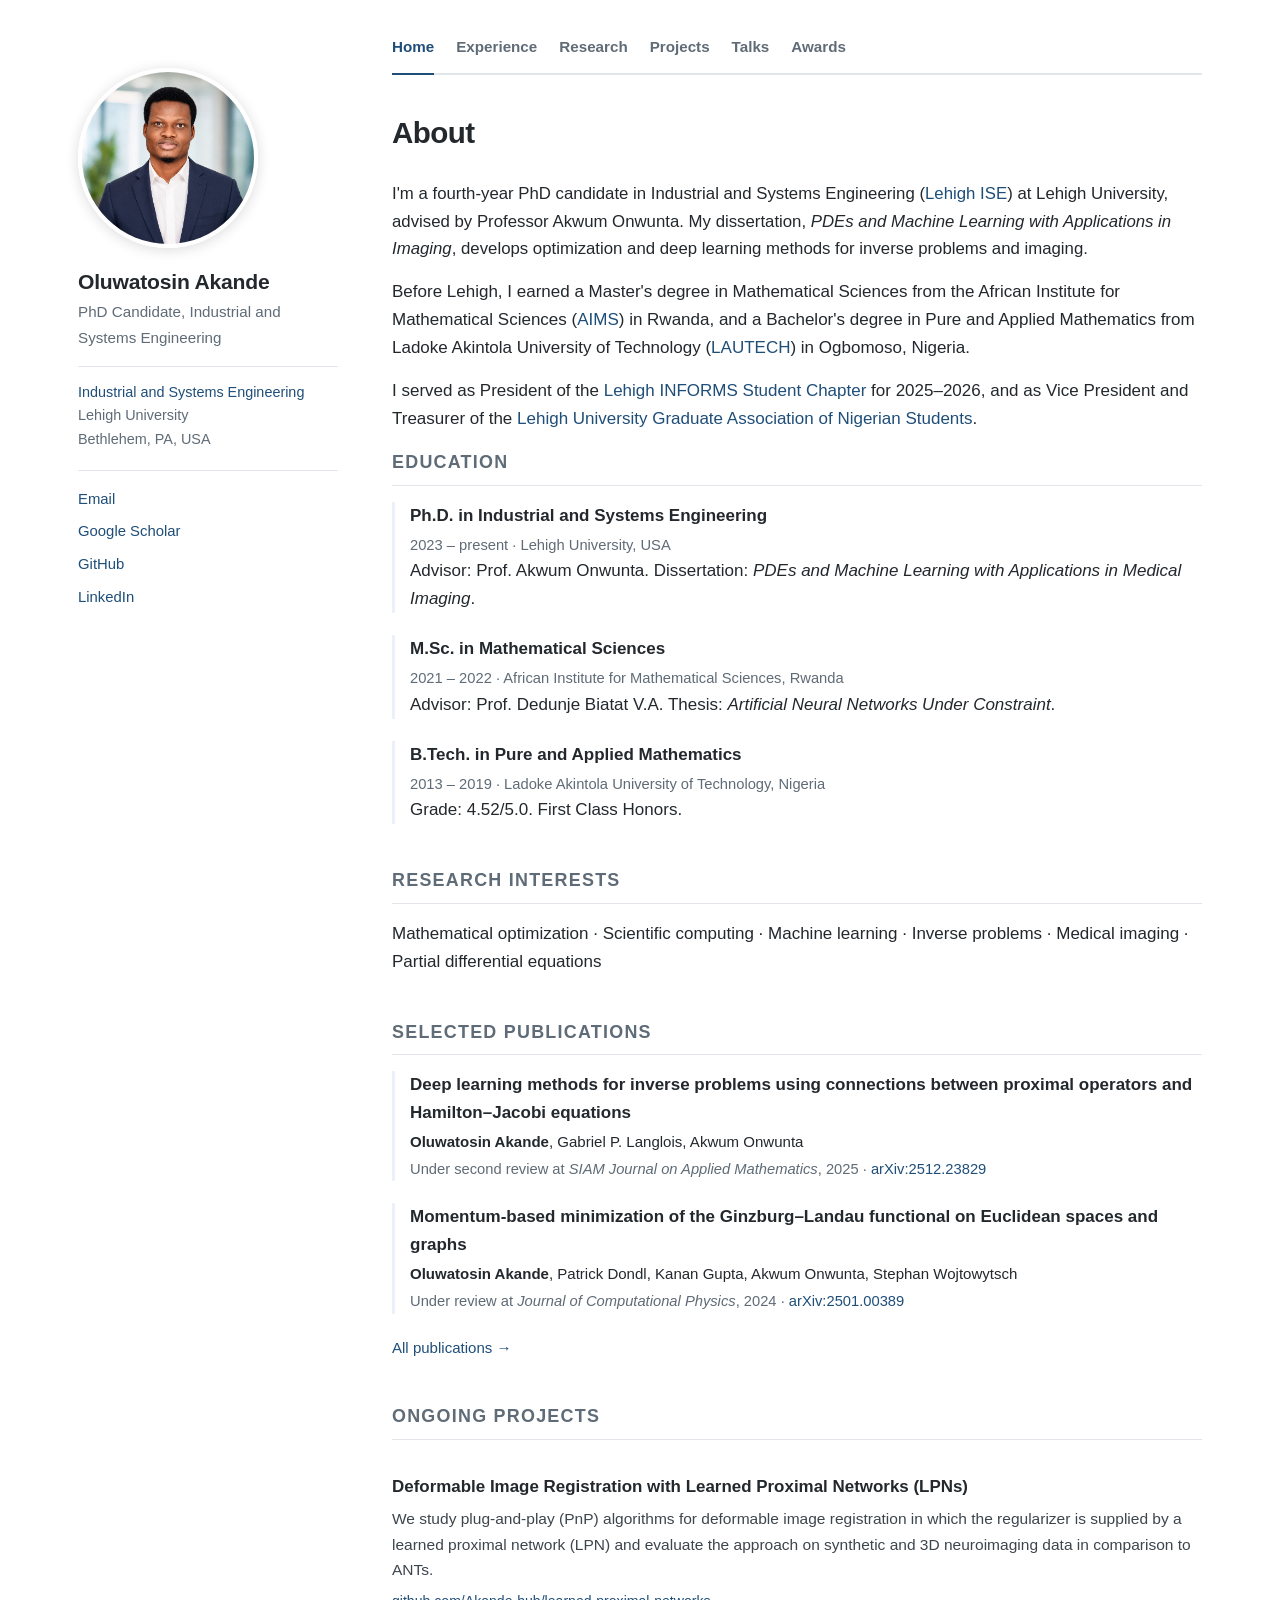
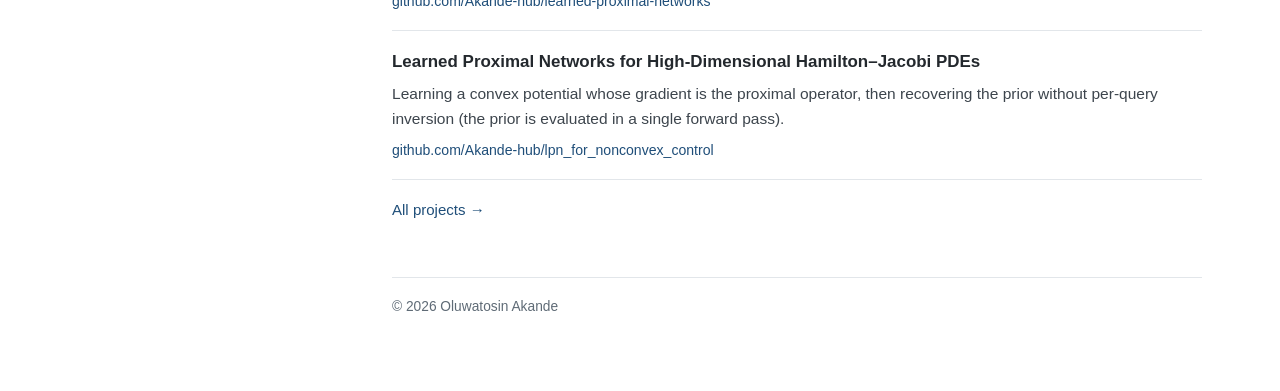
==== commit 570a518f: "Rebuild pages from content [skip ci]" ====
--- a/index.html
+++ b/index.html
@@ -105,7 +105,7 @@
 
     <div class="project">
       <h4>Learned Proximal Networks for High-Dimensional Hamilton&ndash;Jacobi PDEs</h4>
-      <p>Learning a convex potential whose gradient is the proximal operator, then recovering the prior without per-query inversion.</p>
+      <p>Learning a convex potential whose gradient is the proximal operator, then recovering the prior without per-query inversion (the prior is evaluated in a single forward pass).</p>
       <div class="repo"><a href="https://github.com/Akande-hub/lpn_for_nonconvex_control">github.com/Akande-hub/lpn_for_nonconvex_control</a></div>
     </div>
 
